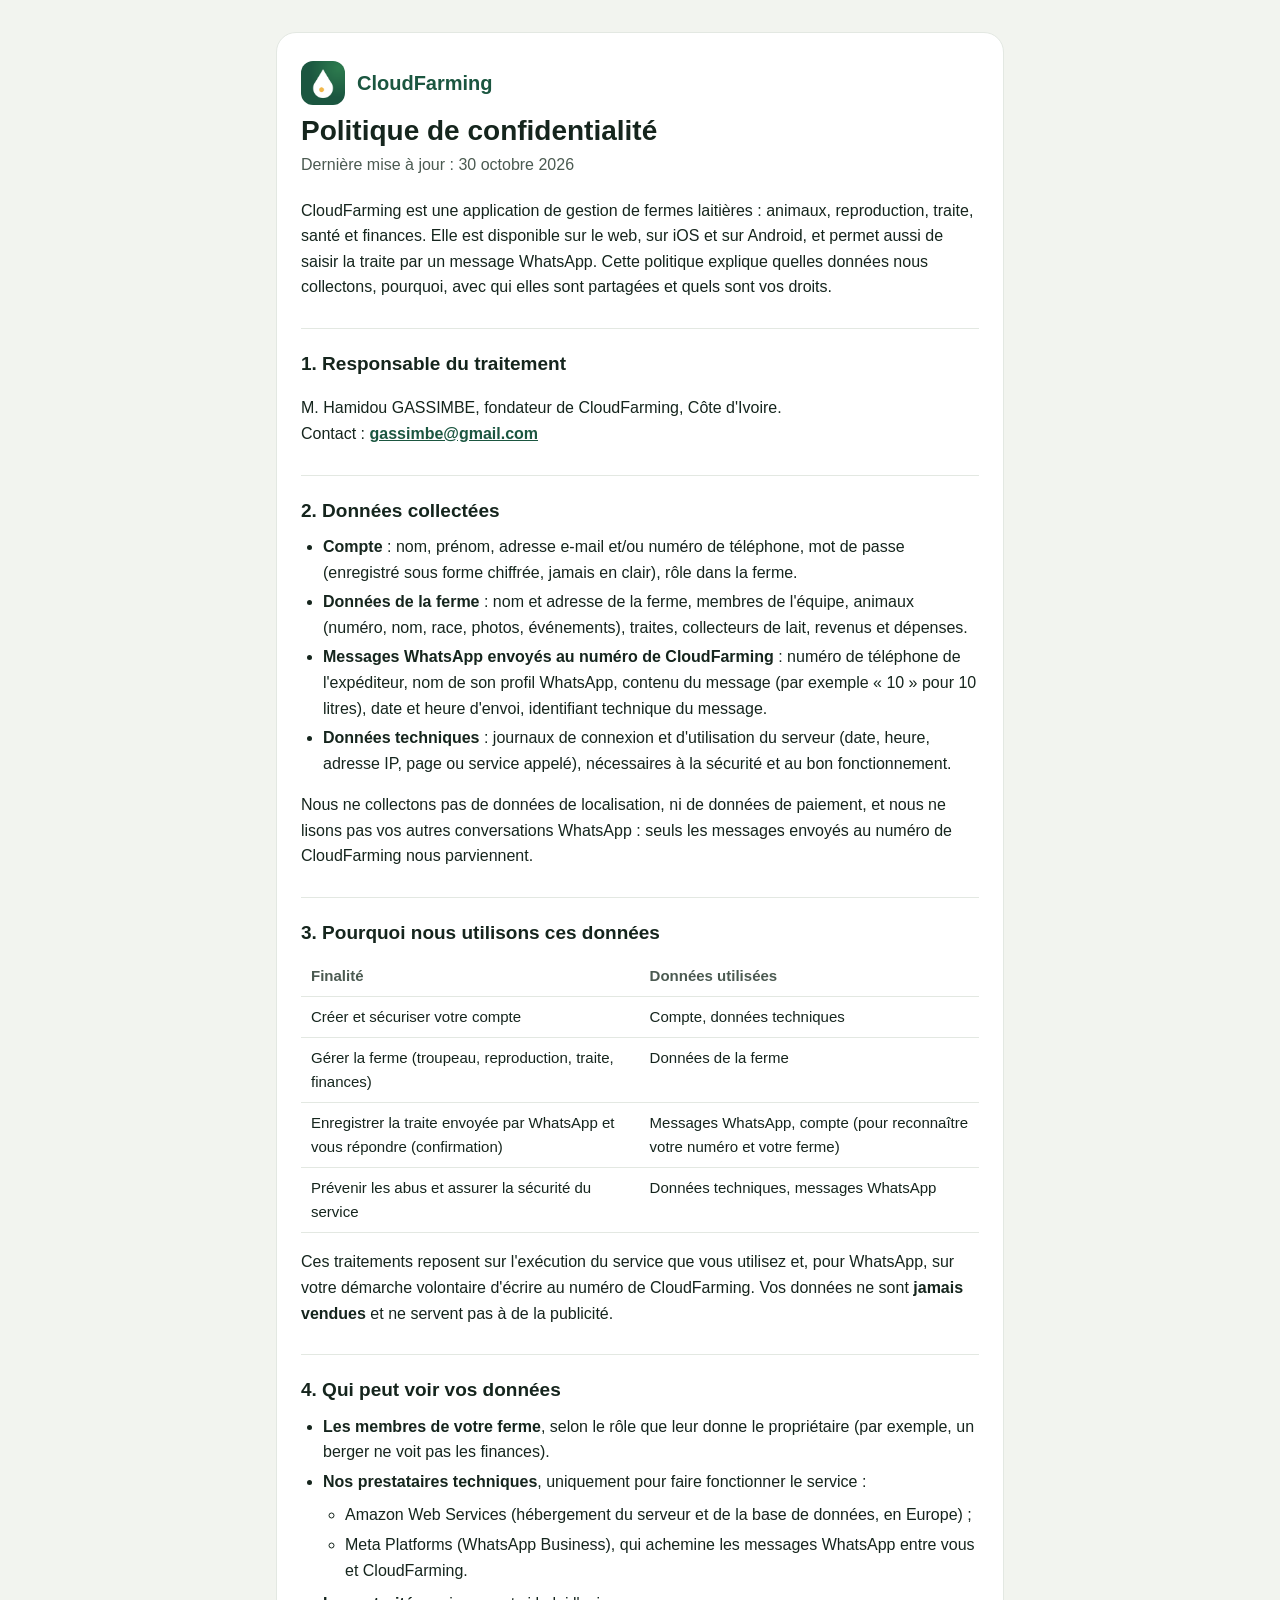
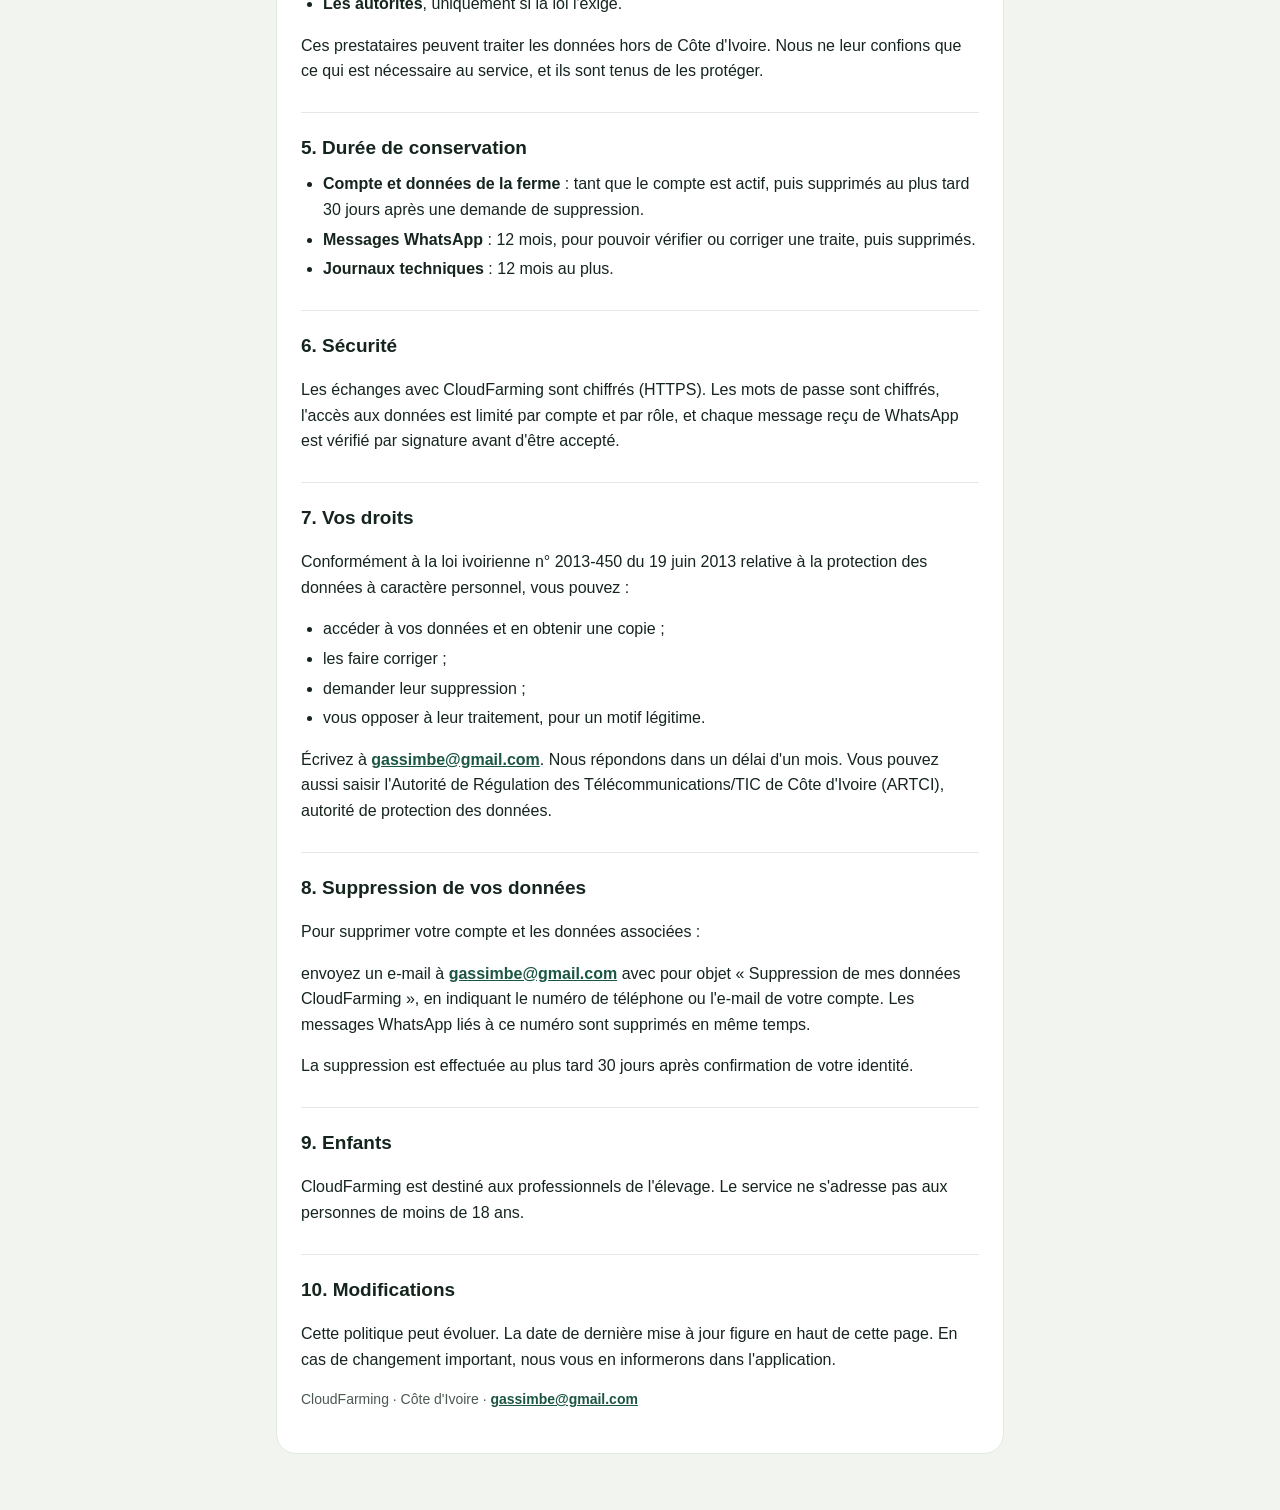
==== confidentialite.html @ 5ad9622b "Add files via upload" ====
<!doctype html>
<html lang="fr">
<head>
<meta charset="utf-8">
<meta name="viewport" content="width=device-width, initial-scale=1">
<title>Politique de confidentialité – CloudFarming</title>
<meta name="description" content="Politique de confidentialité de CloudFarming, application de gestion de fermes laitières (web, iOS, Android et WhatsApp).">
<link rel="icon" type="image/png" href="[data-uri]">
<style>
  :root {
    --fond: #f2f4ef;
    --surface: #ffffff;
    --texte: #15251d;
    --texte-2: #4b5a51;
    --vert: #1b5640;
    --ligne: #e3e8e2;
  }
  @media (prefers-color-scheme: dark) {
    :root {
      --fond: #0e1512;
      --surface: #18211c;
      --texte: #e8efea;
      --texte-2: #9db0a5;
      --vert: #7fd3a2;
      --ligne: #26332c;
    }
  }
  * { box-sizing: border-box; }
  body {
    margin: 0;
    background: var(--fond);
    color: var(--texte);
    font: 16px/1.6 -apple-system, BlinkMacSystemFont, "Segoe UI", Roboto, Helvetica, Arial, sans-serif;
  }
  main {
    max-width: 760px;
    margin: 0 auto;
    padding: 32px 16px 56px;
  }
  .carte {
    background: var(--surface);
    border: 1px solid var(--ligne);
    border-radius: 20px;
    padding: 28px 24px;
  }
  .marque {
    display: flex;
    align-items: center;
    gap: 12px;
    margin-bottom: 8px;
  }
  .marque img { width: 44px; height: 44px; border-radius: 12px; }
  .marque b { font-size: 20px; color: var(--vert); }
  h1 { font-size: 28px; line-height: 1.25; margin: 8px 0 4px; }
  .maj { color: var(--texte-2); margin: 0 0 20px; }
  h2 {
    font-size: 19px;
    margin: 28px 0 8px;
    padding-top: 20px;
    border-top: 1px solid var(--ligne);
  }
  ul { padding-left: 22px; margin: 8px 0; }
  li { margin: 4px 0; }
  a { color: var(--vert); font-weight: 600; }
  .note { color: var(--texte-2); font-size: 14px; }
  table { width: 100%; border-collapse: collapse; margin: 8px 0; font-size: 15px; }
  th, td { text-align: left; vertical-align: top; padding: 8px 10px; border-bottom: 1px solid var(--ligne); }
  th { color: var(--texte-2); font-weight: 600; }
  @media (max-width: 520px) {
    .carte { padding: 22px 16px; border-radius: 16px; }
    h1 { font-size: 24px; }
    table, thead, tbody, tr, th, td { display: block; }
    thead { display: none; }
    td { border-bottom: none; padding: 2px 0; }
    tr { padding: 10px 0; border-bottom: 1px solid var(--ligne); }
    td:first-child { font-weight: 700; }
  }
</style>
</head>
<body>
<main>
<div class="carte">

  <div class="marque">
    <img src="[data-uri]" alt="">
    <b>CloudFarming</b>
  </div>

  <h1>Politique de confidentialité</h1>
  <p class="maj">Dernière mise à jour : 30 octobre 2026</p>

  <p>
    CloudFarming est une application de gestion de fermes laitières : animaux, reproduction, traite,
    santé et finances. Elle est disponible sur le web, sur iOS et sur Android, et permet aussi de
    saisir la traite par un message WhatsApp. Cette politique explique quelles données nous
    collectons, pourquoi, avec qui elles sont partagées et quels sont vos droits.
  </p>

  <h2>1. Responsable du traitement</h2>
  <p>
    M. Hamidou GASSIMBE, fondateur de CloudFarming, Côte d'Ivoire.<br>
    Contact : <a href="mailto:gassimbe@gmail.com">gassimbe@gmail.com</a>
  </p>

  <h2>2. Données collectées</h2>
  <ul>
    <li><b>Compte</b> : nom, prénom, adresse e-mail et/ou numéro de téléphone, mot de passe (enregistré sous forme chiffrée, jamais en clair), rôle dans la ferme.</li>
    <li><b>Données de la ferme</b> : nom et adresse de la ferme, membres de l'équipe, animaux (numéro, nom, race, photos, événements), traites, collecteurs de lait, revenus et dépenses.</li>
    <li><b>Messages WhatsApp envoyés au numéro de CloudFarming</b> : numéro de téléphone de l'expéditeur, nom de son profil WhatsApp, contenu du message (par exemple « 10 » pour 10 litres), date et heure d'envoi, identifiant technique du message.</li>
    <li><b>Données techniques</b> : journaux de connexion et d'utilisation du serveur (date, heure, adresse IP, page ou service appelé), nécessaires à la sécurité et au bon fonctionnement.</li>
  </ul>
  <p>Nous ne collectons pas de données de localisation, ni de données de paiement, et nous ne lisons pas vos autres conversations WhatsApp : seuls les messages envoyés au numéro de CloudFarming nous parviennent.</p>

  <h2>3. Pourquoi nous utilisons ces données</h2>
  <table>
    <thead><tr><th>Finalité</th><th>Données utilisées</th></tr></thead>
    <tbody>
      <tr><td>Créer et sécuriser votre compte</td><td>Compte, données techniques</td></tr>
      <tr><td>Gérer la ferme (troupeau, reproduction, traite, finances)</td><td>Données de la ferme</td></tr>
      <tr><td>Enregistrer la traite envoyée par WhatsApp et vous répondre (confirmation)</td><td>Messages WhatsApp, compte (pour reconnaître votre numéro et votre ferme)</td></tr>
      <tr><td>Prévenir les abus et assurer la sécurité du service</td><td>Données techniques, messages WhatsApp</td></tr>
    </tbody>
  </table>
  <p>
    Ces traitements reposent sur l'exécution du service que vous utilisez et, pour WhatsApp, sur votre
    démarche volontaire d'écrire au numéro de CloudFarming. Vos données ne sont <b>jamais vendues</b>
    et ne servent pas à de la publicité.
  </p>

  <h2>4. Qui peut voir vos données</h2>
  <ul>
    <li><b>Les membres de votre ferme</b>, selon le rôle que leur donne le propriétaire (par exemple, un berger ne voit pas les finances).</li>
    <li><b>Nos prestataires techniques</b>, uniquement pour faire fonctionner le service :
      <ul>
        <li>Amazon Web Services (hébergement du serveur et de la base de données, en Europe) ;</li>
        <li>Meta Platforms (WhatsApp Business), qui achemine les messages WhatsApp entre vous et CloudFarming.</li>
      </ul>
    </li>
    <li><b>Les autorités</b>, uniquement si la loi l'exige.</li>
  </ul>
  <p>
    Ces prestataires peuvent traiter les données hors de Côte d'Ivoire. Nous ne leur confions que ce
    qui est nécessaire au service, et ils sont tenus de les protéger.
  </p>

  <h2>5. Durée de conservation</h2>
  <ul>
    <li><b>Compte et données de la ferme</b> : tant que le compte est actif, puis supprimés au plus tard 30 jours après une demande de suppression.</li>
    <li><b>Messages WhatsApp</b> : 12 mois, pour pouvoir vérifier ou corriger une traite, puis supprimés.</li>
    <li><b>Journaux techniques</b> : 12 mois au plus.</li>
  </ul>

  <h2>6. Sécurité</h2>
  <p>
    Les échanges avec CloudFarming sont chiffrés (HTTPS). Les mots de passe sont chiffrés, l'accès aux
    données est limité par compte et par rôle, et chaque message reçu de WhatsApp est vérifié par
    signature avant d'être accepté.
  </p>

  <h2>7. Vos droits</h2>
  <p>
    Conformément à la loi ivoirienne n° 2013-450 du 19 juin 2013 relative à la protection des données
    à caractère personnel, vous pouvez :
  </p>
  <ul>
    <li>accéder à vos données et en obtenir une copie ;</li>
    <li>les faire corriger ;</li>
    <li>demander leur suppression ;</li>
    <li>vous opposer à leur traitement, pour un motif légitime.</li>
  </ul>
  <p>
    Écrivez à <a href="mailto:gassimbe@gmail.com">gassimbe@gmail.com</a>. Nous répondons dans un délai
    d'un mois. Vous pouvez aussi saisir l'Autorité de Régulation des Télécommunications/TIC de Côte
    d'Ivoire (ARTCI), autorité de protection des données.
  </p>

  <h2>8. Suppression de vos données</h2>
  <p>Pour supprimer votre compte et les données associées :</p>
  <p>
    envoyez un e-mail à <a href="mailto:gassimbe@gmail.com?subject=Suppression%20de%20mes%20donn%C3%A9es%20CloudFarming">gassimbe@gmail.com</a>
    avec pour objet « Suppression de mes données CloudFarming », en indiquant le numéro de téléphone ou
    l'e-mail de votre compte. Les messages WhatsApp liés à ce numéro sont supprimés en même temps.
  </p>
  <p>La suppression est effectuée au plus tard 30 jours après confirmation de votre identité.</p>

  <h2>9. Enfants</h2>
  <p>CloudFarming est destiné aux professionnels de l'élevage. Le service ne s'adresse pas aux personnes de moins de 18 ans.</p>

  <h2>10. Modifications</h2>
  <p>
    Cette politique peut évoluer. La date de dernière mise à jour figure en haut de cette page. En cas
    de changement important, nous vous en informerons dans l'application.
  </p>

  <p class="note">CloudFarming · Côte d'Ivoire · <a href="mailto:gassimbe@gmail.com">gassimbe@gmail.com</a></p>
</div>
</main>
</body>
</html>
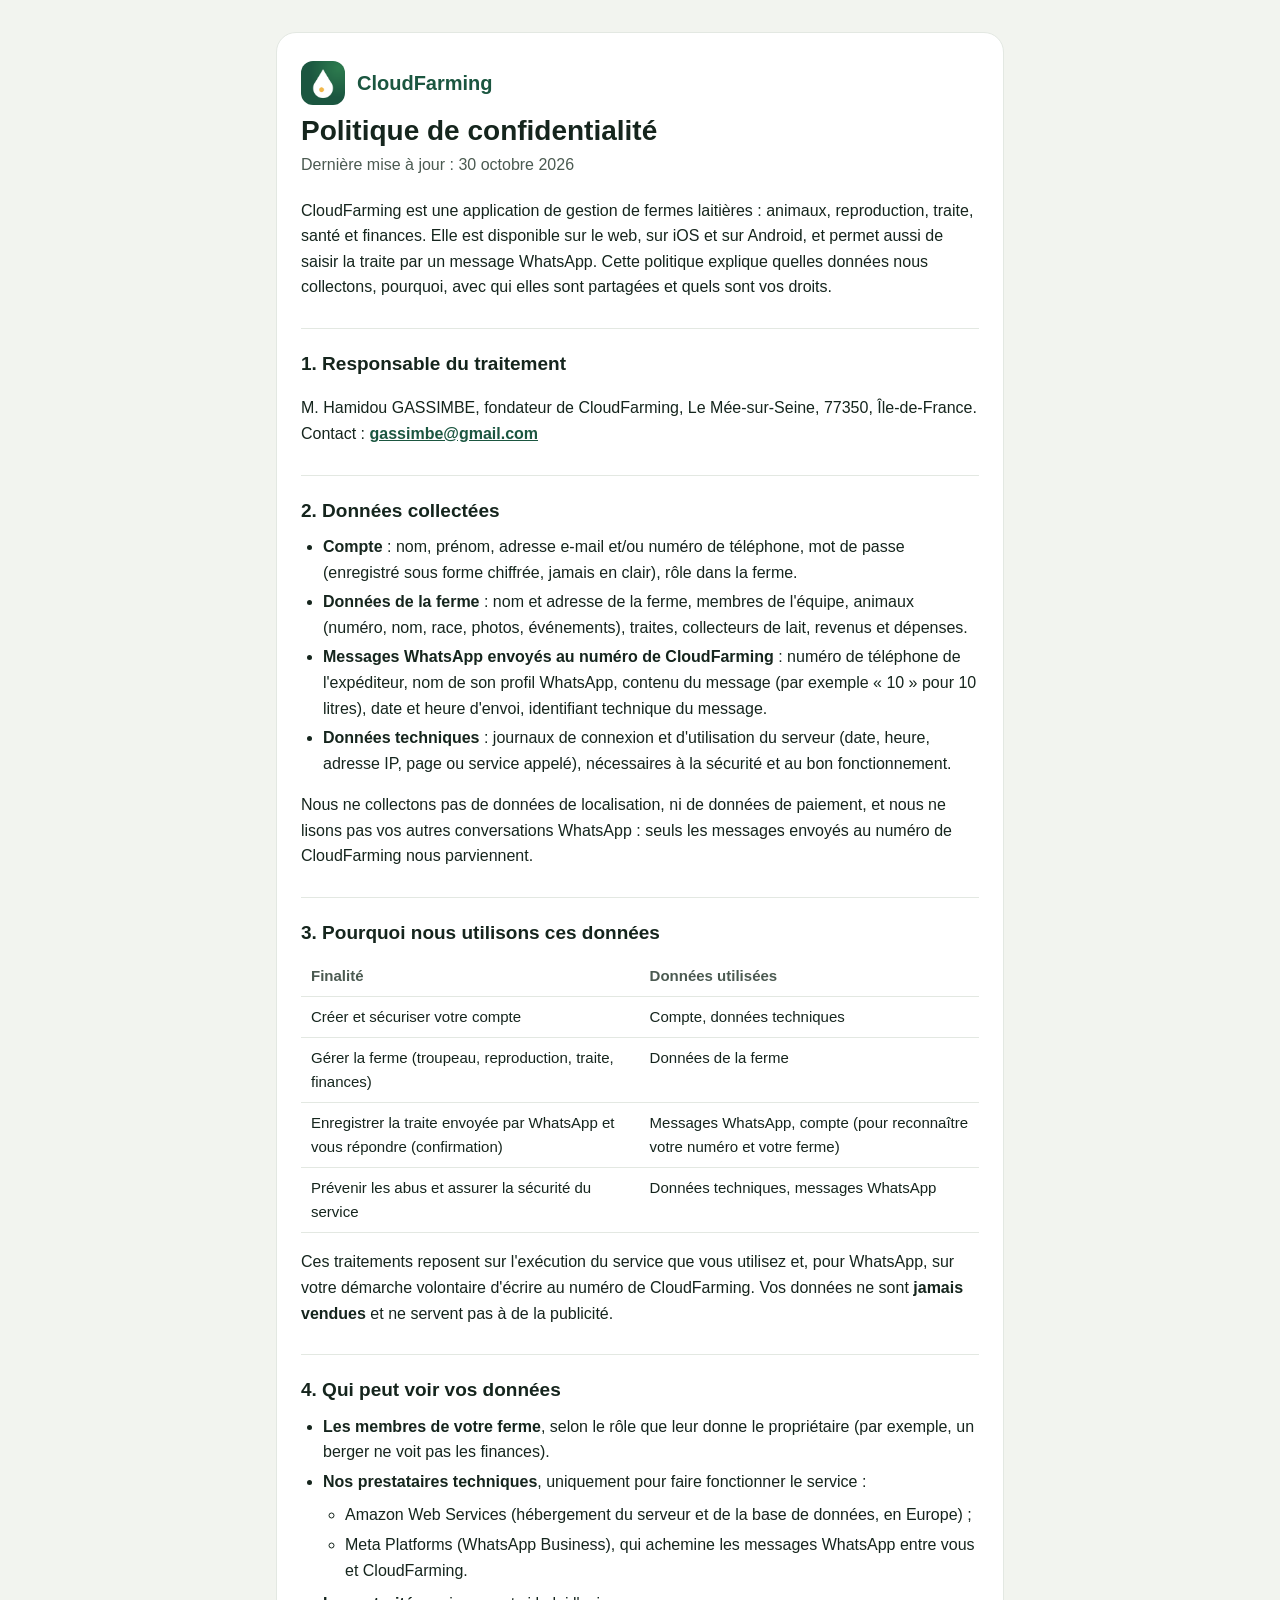
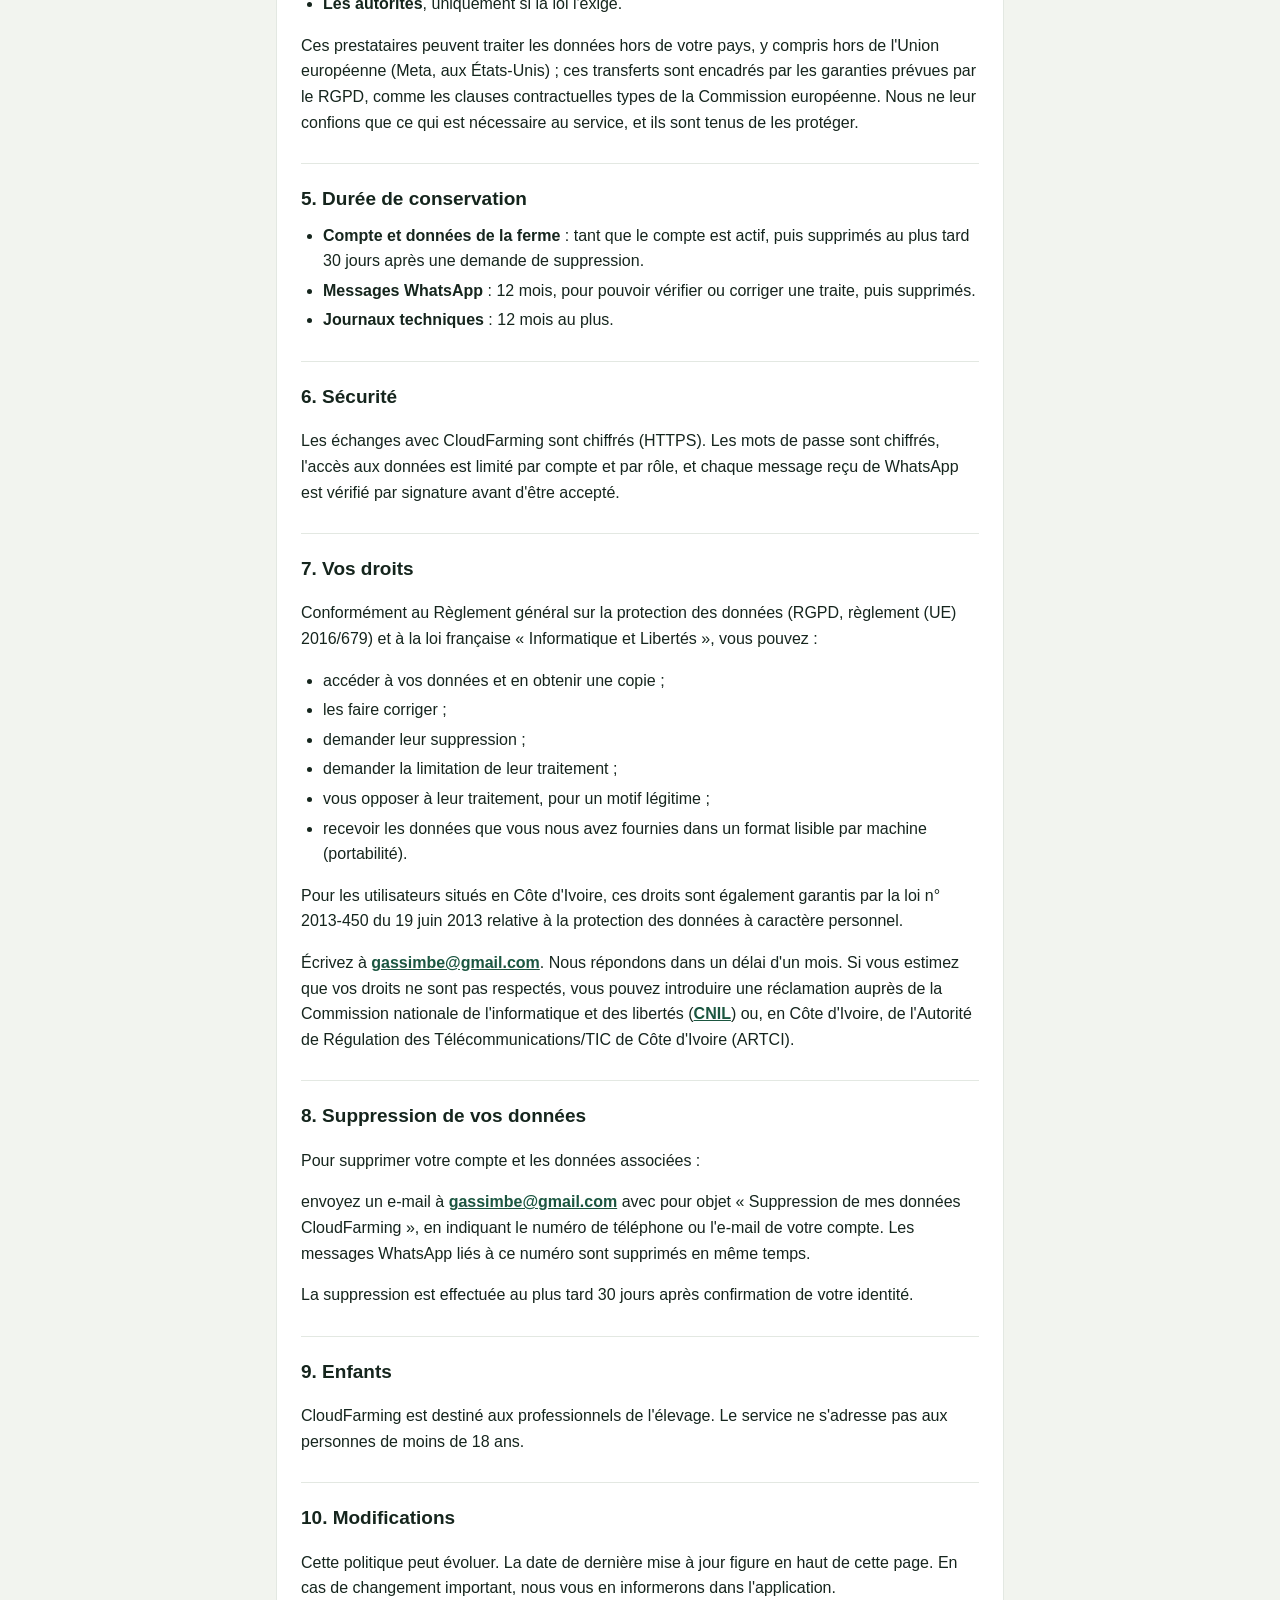
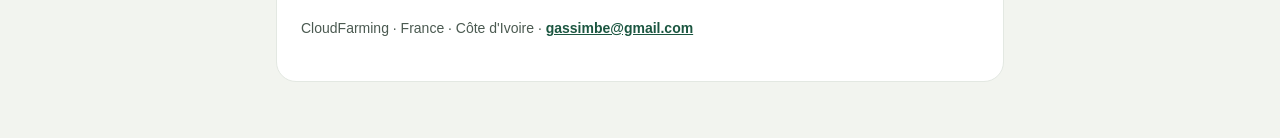
==== commit db87a5db: "Add files via upload" ====
--- a/confidentialite.html
+++ b/confidentialite.html
@@ -98,7 +98,7 @@
 
   <h2>1. Responsable du traitement</h2>
   <p>
-    M. Hamidou GASSIMBE, fondateur de CloudFarming, Côte d'Ivoire.<br>
+    M. Hamidou GASSIMBE, fondateur de CloudFarming, Le Mée-sur-Seine, 77350, Île-de-France.<br>
     Contact : <a href="mailto:gassimbe@gmail.com">gassimbe@gmail.com</a>
   </p>
 
@@ -139,7 +139,9 @@
     <li><b>Les autorités</b>, uniquement si la loi l'exige.</li>
   </ul>
   <p>
-    Ces prestataires peuvent traiter les données hors de Côte d'Ivoire. Nous ne leur confions que ce
+    Ces prestataires peuvent traiter les données hors de votre pays, y compris hors de l'Union européenne
+    (Meta, aux États-Unis) ; ces transferts sont encadrés par les garanties prévues par le RGPD, comme les
+    clauses contractuelles types de la Commission européenne. Nous ne leur confions que ce
     qui est nécessaire au service, et ils sont tenus de les protéger.
   </p>
 
@@ -159,19 +161,27 @@
 
   <h2>7. Vos droits</h2>
   <p>
-    Conformément à la loi ivoirienne n° 2013-450 du 19 juin 2013 relative à la protection des données
-    à caractère personnel, vous pouvez :
+    Conformément au Règlement général sur la protection des données (RGPD, règlement (UE) 2016/679) et à
+    la loi française « Informatique et Libertés », vous pouvez :
   </p>
   <ul>
     <li>accéder à vos données et en obtenir une copie ;</li>
     <li>les faire corriger ;</li>
     <li>demander leur suppression ;</li>
-    <li>vous opposer à leur traitement, pour un motif légitime.</li>
-  </ul>
+    <li>demander la limitation de leur traitement ;</li>
+    <li>vous opposer à leur traitement, pour un motif légitime ;</li>
+    <li>recevoir les données que vous nous avez fournies dans un format lisible par machine (portabilité).</li>
+  </ul>
+  <p>
+    Pour les utilisateurs situés en Côte d'Ivoire, ces droits sont également garantis par la loi
+    n° 2013-450 du 19 juin 2013 relative à la protection des données à caractère personnel.
+  </p>
   <p>
     Écrivez à <a href="mailto:gassimbe@gmail.com">gassimbe@gmail.com</a>. Nous répondons dans un délai
-    d'un mois. Vous pouvez aussi saisir l'Autorité de Régulation des Télécommunications/TIC de Côte
-    d'Ivoire (ARTCI), autorité de protection des données.
+    d'un mois. Si vous estimez que vos droits ne sont pas respectés, vous pouvez introduire une
+    réclamation auprès de la Commission nationale de l'informatique et des libertés
+    (<a href="https://www.cnil.fr">CNIL</a>) ou, en Côte d'Ivoire, de l'Autorité de Régulation des
+    Télécommunications/TIC de Côte d'Ivoire (ARTCI).
   </p>
 
   <h2>8. Suppression de vos données</h2>
@@ -192,7 +202,7 @@
     de changement important, nous vous en informerons dans l'application.
   </p>
 
-  <p class="note">CloudFarming · Côte d'Ivoire · <a href="mailto:gassimbe@gmail.com">gassimbe@gmail.com</a></p>
+  <p class="note">CloudFarming · France · Côte d'Ivoire · <a href="mailto:gassimbe@gmail.com">gassimbe@gmail.com</a></p>
 </div>
 </main>
 </body>
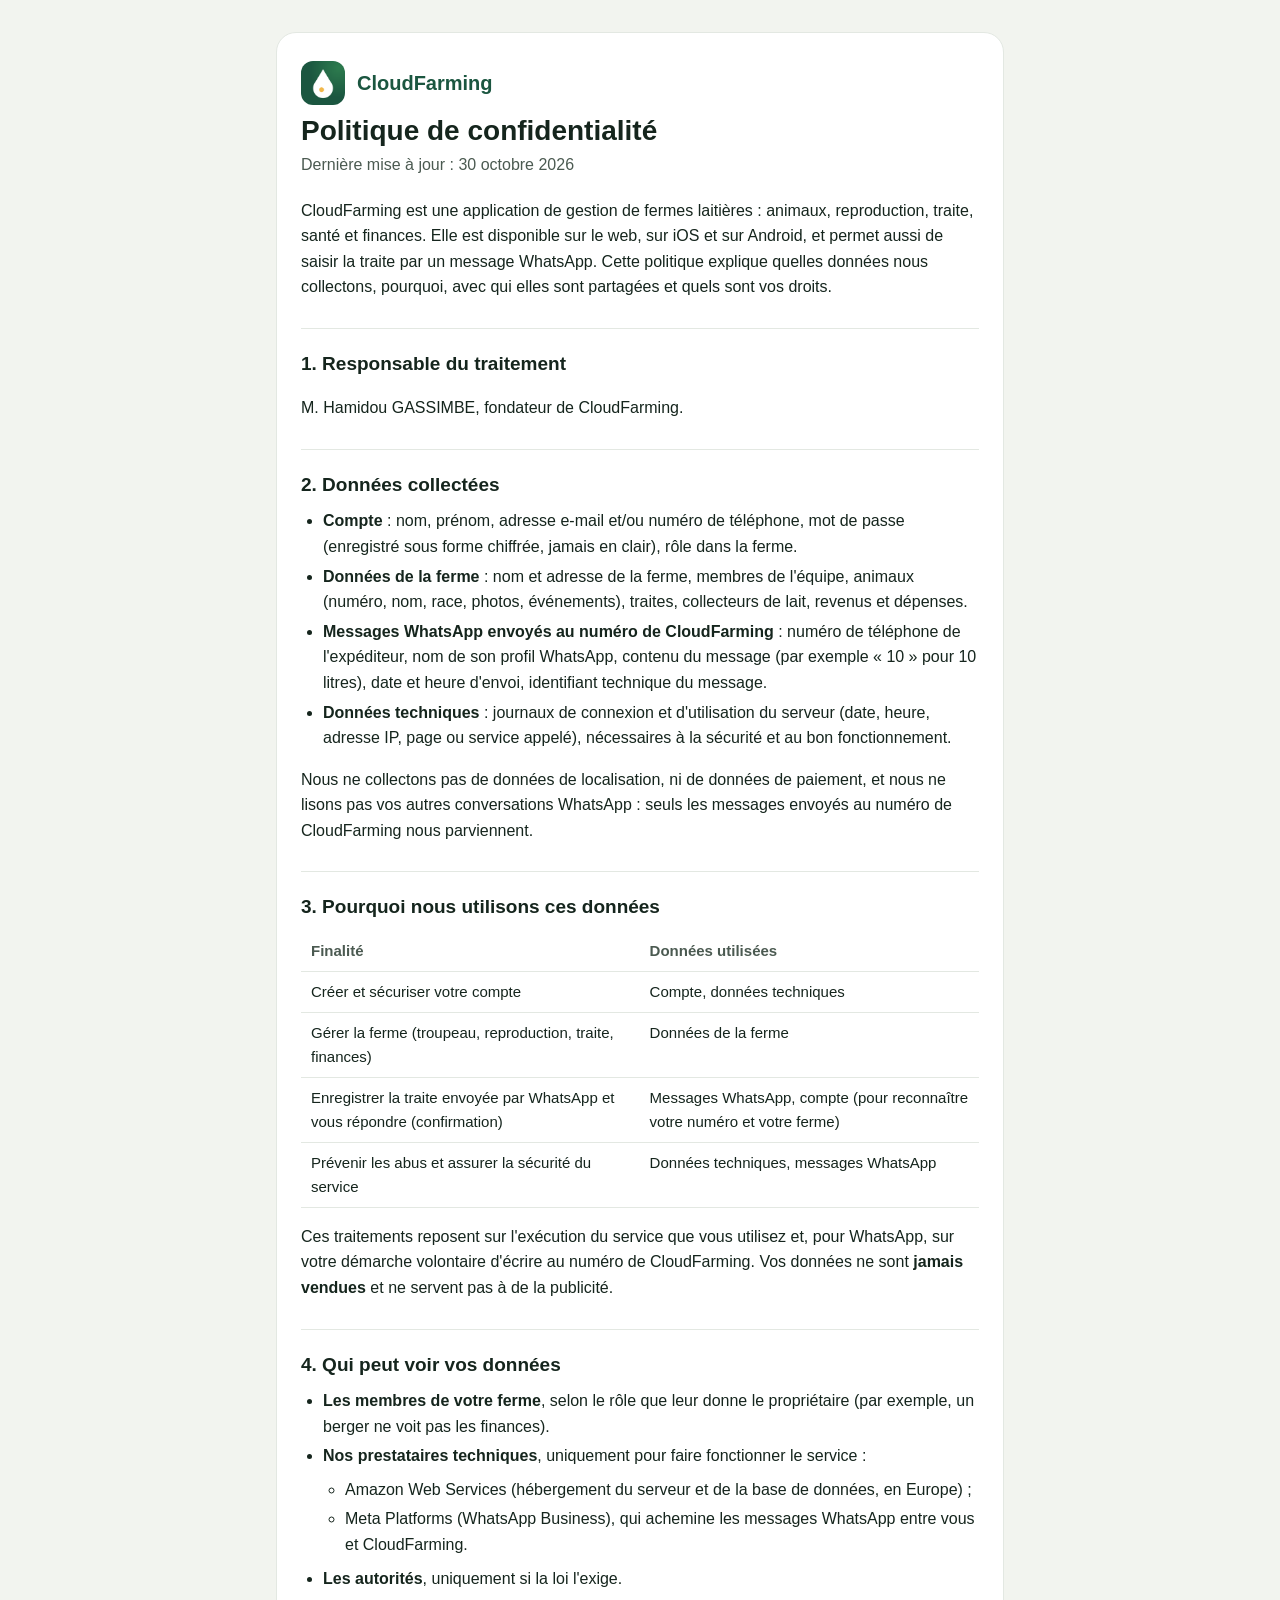
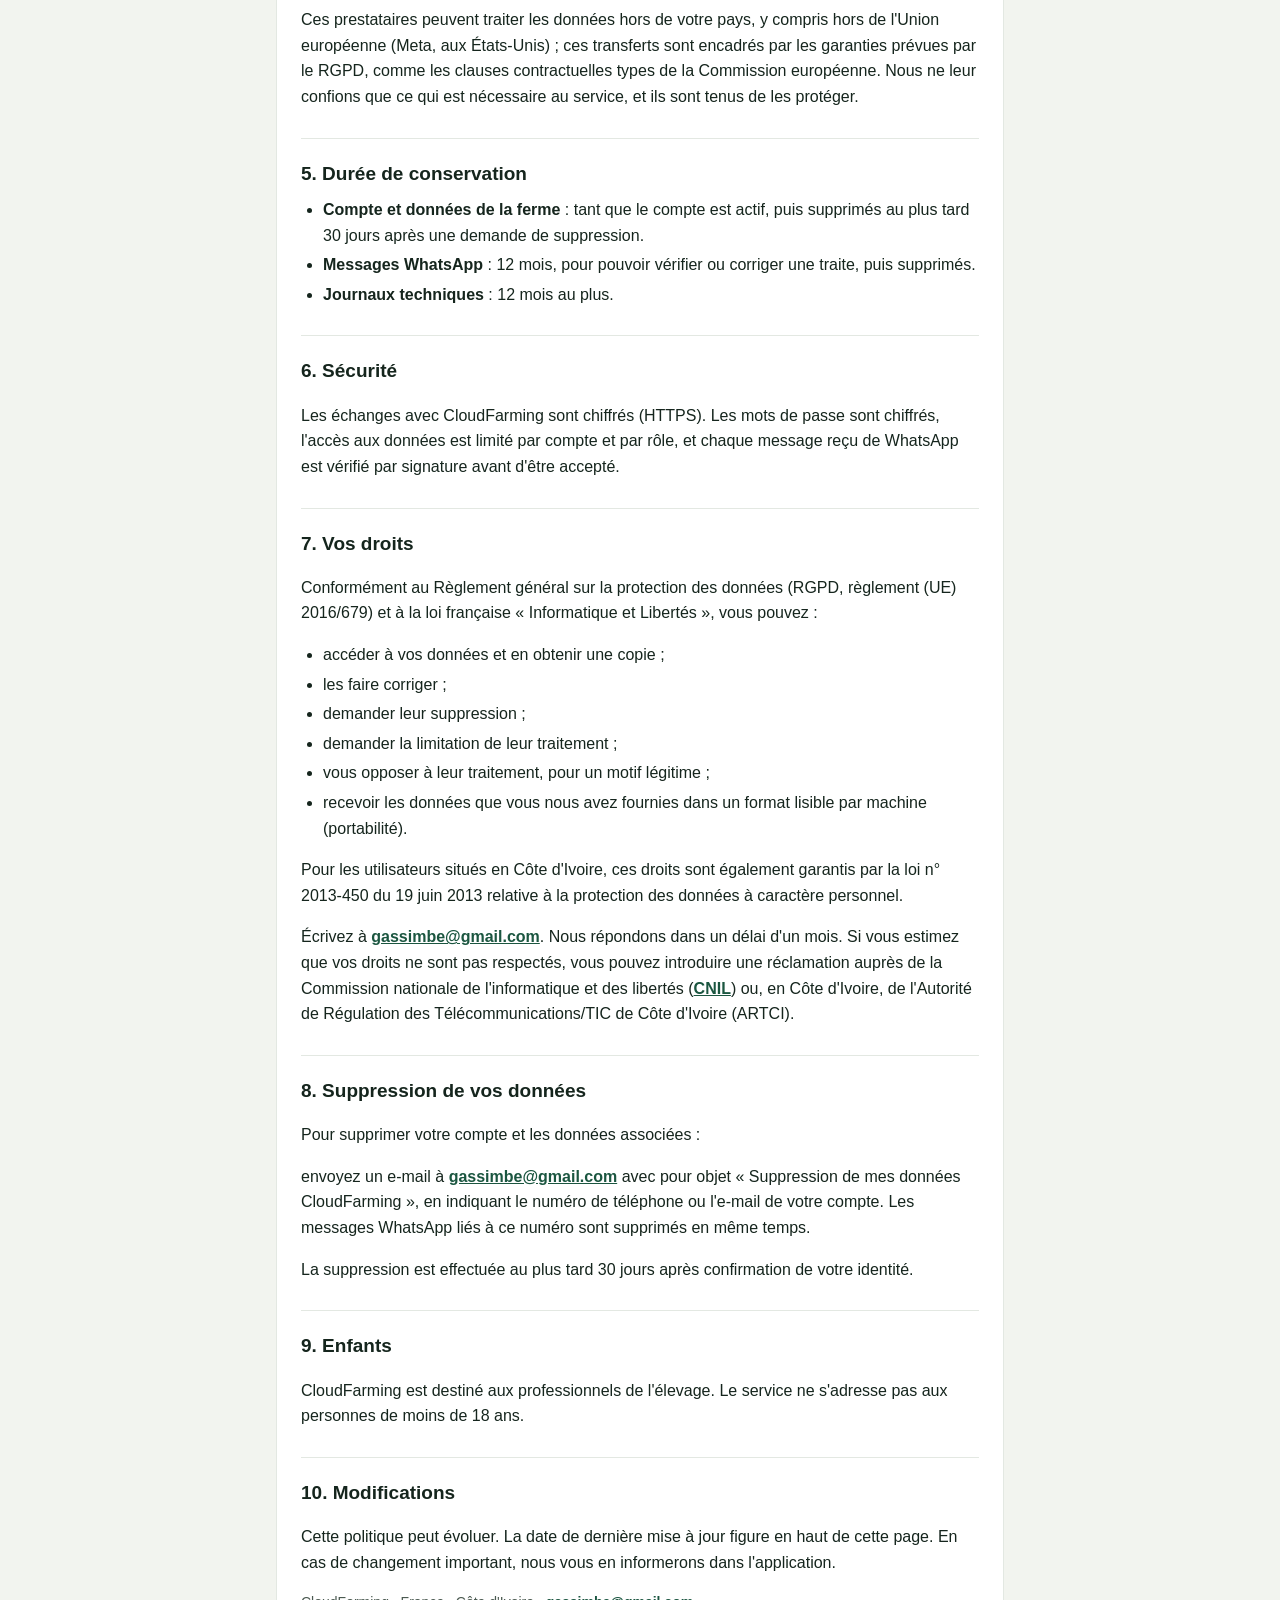
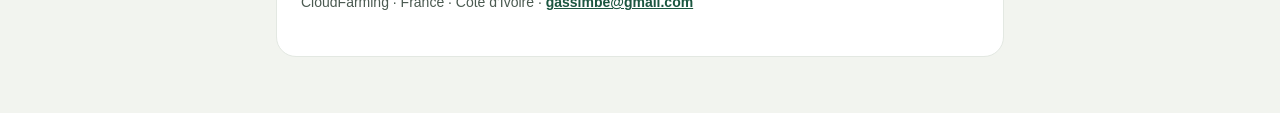
==== commit 12d7c7ee: "Add files via upload" ====
--- a/confidentialite.html
+++ b/confidentialite.html
@@ -98,8 +98,7 @@
 
   <h2>1. Responsable du traitement</h2>
   <p>
-    M. Hamidou GASSIMBE, fondateur de CloudFarming, Le Mée-sur-Seine, 77350, Île-de-France.<br>
-    Contact : <a href="mailto:gassimbe@gmail.com">gassimbe@gmail.com</a>
+    M. Hamidou GASSIMBE, fondateur de CloudFarming.
   </p>
 
   <h2>2. Données collectées</h2>
